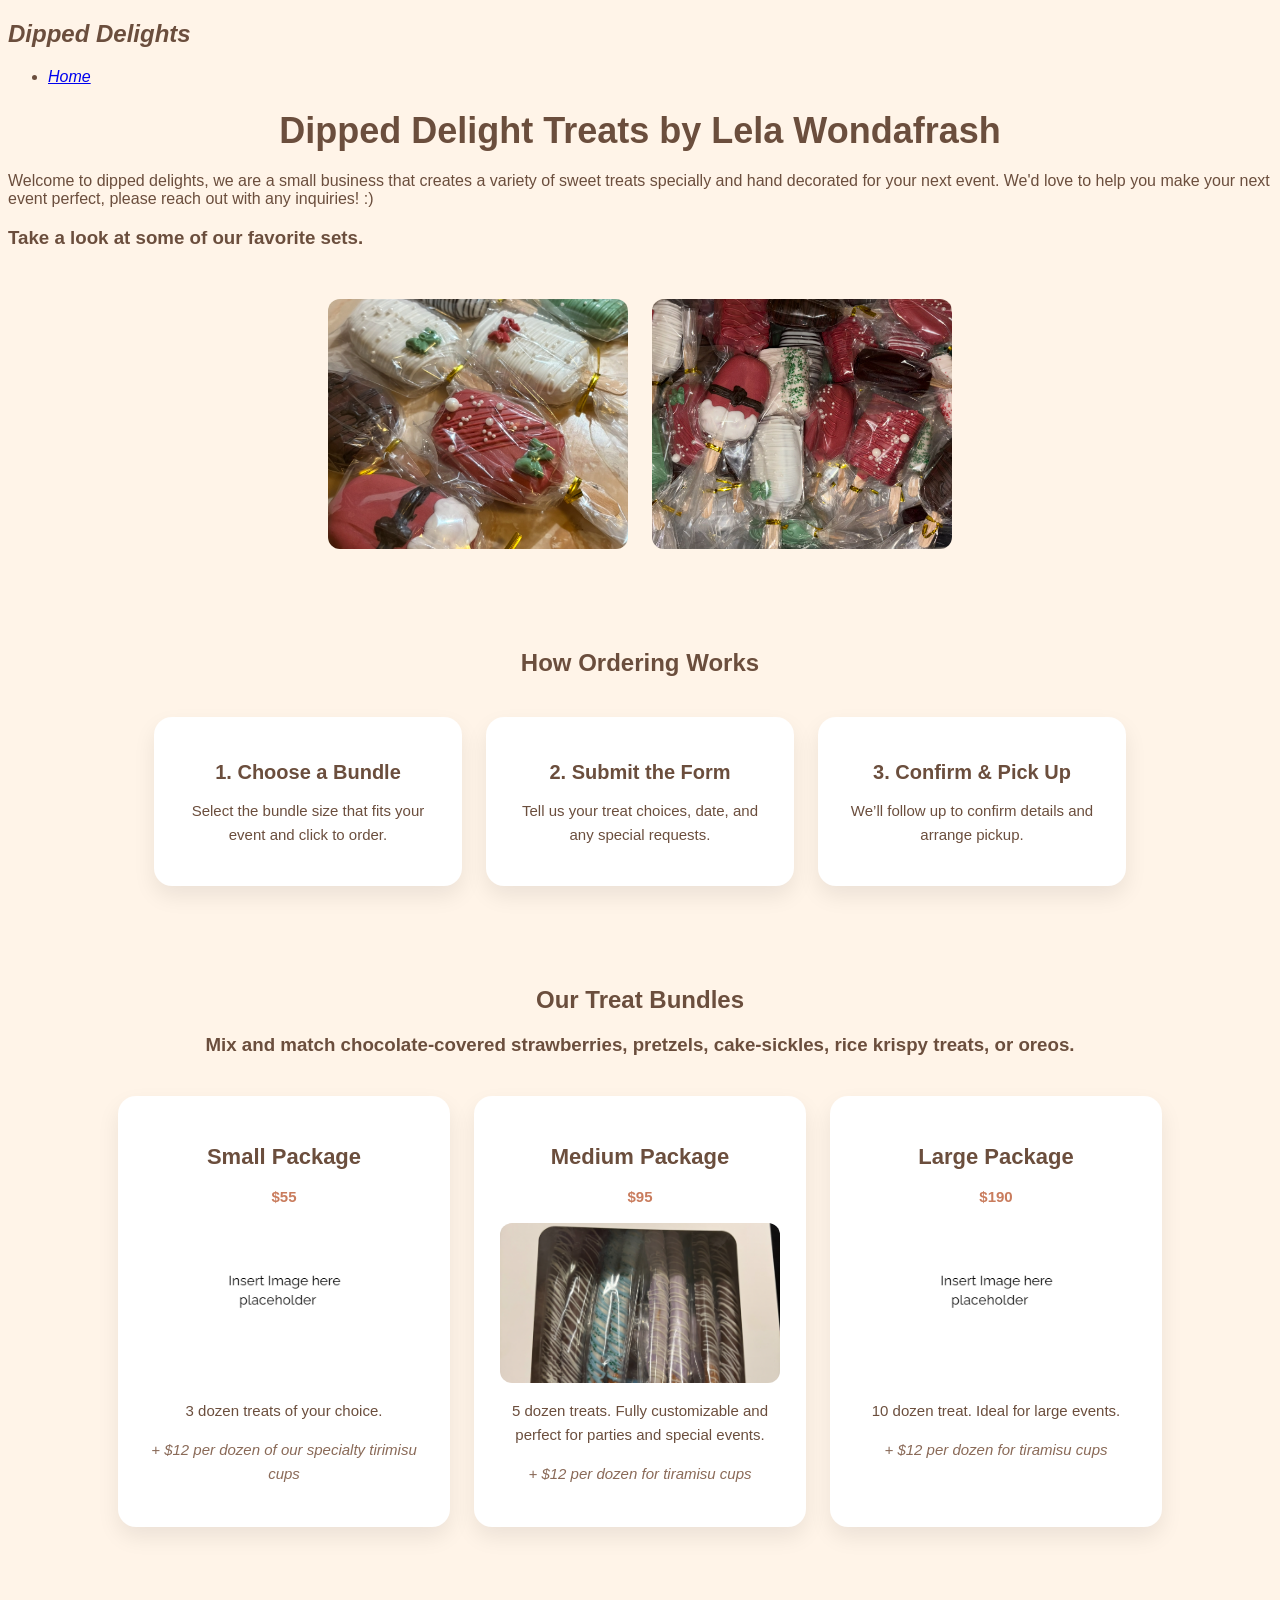
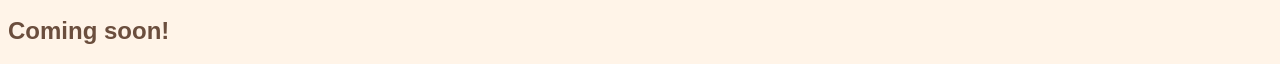
==== index.html @ a929298c "Add files via upload" ====
<!DOCTYPE html>
<html lang = "en">
<head>
    <meta charset="UTF-8"> 
    <title>Home | Dipped Delights</title>
    <link rel="stylesheet" href="css/style_nuetral_about.css">
</head>

<body>  <!-- Header / Top section of the page -->
    <header>
        <address>
            <h2>Dipped Delights</h2>
                <!-- Navigation menu (list of links) -->
            <ul>
                <li><a href="index.html" target="_blank">Home</a></li>
                <!--
                <li><a href="about.html" target="_blank">About</a></li>
                <li><a href="contact.html" target="_blank">Contacts</a></li>
                -->
            </ul>
        </address>

    </header>
    <main>
        <h1>Dipped Delight Treats by Lela Wondafrash</h1>

        <p>Welcome to dipped delights, we are a small business that
            creates a variety of sweet treats specially and hand
            decorated for your next event. We'd love to help you make
            your next event perfect, please reach out with any inquiries! :)
        </p>

        <h3>Take a look at some of our favorite sets. </h3>

        <div class="photo-row">
            <div class="photo-frame">
                <img src="images/Side holiday set.PNG" <!--class="img-zoom-eighty"--> alt="Holiday cakesicle set"></div>

            <div class="photo-frame">
                <img src="images/holiday scattered.PNG" alt="Holiday cakesickle set">
            </div>
        </div>

        
        <section id="how-it-works">
            <h2>How Ordering Works</h2>

            <div class="steps-row">
                <div class="step-card">
                <h3>1. Choose a Bundle</h3>
                <p>Select the bundle size that fits your event and click to order.</p>
                </div>

                <div class="step-card">
                <h3>2. Submit the Form</h3>
                <p>Tell us your treat choices, date, and any special requests.</p>
                </div>

                <div class="step-card">
                <h3>3. Confirm & Pick Up</h3>
                <p>We’ll follow up to confirm details and arrange pickup.</p>
                </div>
            </div>
        </section>

     <!--   <section id="Place an order">
            <div>

            </div>


                REDO THIS PART ... FROM ABOVE, WORD IT DIFFERENTLY 


        </section>     --> 


        <section id="bundles">                              <!-- treat bundle cards-->
            <h2>Our Treat Bundles</h2>
            <h3>Mix and match chocolate-covered strawberries,
                        pretzels, cake-sickles, rice krispy treats, or oreos.</h3>
  
            <div class="bundle-row">  

                <a href="https://forms.gle/wYVBNMUNKczJJLXW8" target="blank" class="bundle-link" alt="small bundle link">                      <!-- small package-->
                    <div class="bundle-card">
                        <h3>Small Package</h3>
                        <p class="price">$55</p>
                        <img src="images/placeholder.png" alt="Small package">
                        <p>
                            3 dozen treats of your choice. 
                        </p>
                        <p class="add-on">
                            + $12 per dozen of our specialty tirimisu cups
                        </p>
                    </div>
                </a>

                <a href="https://forms.gle/r8F3CfYCstPV95K56" target="blank" class="bundle-link" alt="medium bundle link">
                    <div class="bundle-card">                     <!-- medium package-->
                        <h3>Medium Package</h3>
                        <p class="price">$95</p>
                        <img src="images/set 1.PNG" alt="Medium package">
                        <p>
                            5 dozen treats. Fully customizable and perfect for parties
                            and special events.
                        </p>
                        <p class="add-on">+ $12 per dozen for tiramisu cups</p>
                    </div>
                </a>

                <a href="https://forms.gle/8Y8UUitWN42sWSRS6" target="_blank" class="bundle-link" alt="Large bundle link">
                    <div class="bundle-card">                 <!-- large package-->
                        <h3>Large Package</h3>
                        <p class="price">$190</p>
                        <img src="images/placeholder.png" alt="Medium package">
                        <p>
                            10 dozen treat. Ideal for large events.
                        </p>
                        <p class="add-on">+ $12 per dozen for tiramisu cups</p>
                    </div>
                </a>
            </div>
        </section>

        <section id="Coming_soon">
            <div>
                <h2>Coming soon!</h2>
            </div>


        </section>


    </main>

</body>
</html>
---- css/style_nuetral_about.css ----
body {
  background-color: #FFF4E8;
  font-family: 'Poppins', sans-serif;
  color: #6B4E3D;
}

h1 {
    font-size: 36px;
    margin-bottom: 20px; /* adds space below heading */
    text-align: center;
}

img{
  max-width: 300%;
  height: auto;
  display : block;
  translate: px;

}

/*.img-zoom-eighty{
  transform: scale(0.8);
}
*/
.photo-row {
  display: flex;
  justify-content: center;
  gap: 24px;
  margin: 50px 0;
  position: relative;
}

.photo-frame {
  width: 300px;
  height: 250px;
  overflow: hidden;        /* hides overflow */
  border-radius: 12px;     /* optional aesthetic */
}

.photo-frame img {
  width: 100%;
  height: 100%;
  object-fit: cover;
  object-position: 35% 35%
}

/* Bundle Cards*/

#bundles {
  text-align: center;
  margin: 90px 0;
}

.bundle-row {
  display: flex;
  justify-content: center;
  gap: 24px;
  flex-wrap: wrap;
  margin-top: 40px;
}

.bundle-card {
  background-color: #ffffff;
  width: 280px;
  padding: 26px;
  border-radius: 18px;
  box-shadow: 0 10px 22px rgba(0,0,0,0.08);
  transition: transform 0.2s ease, box-shadow 0.2s ease;
}

.bundle-card:hover {
  transform: translateY(-6px);
  box-shadow: 0 18px 32px rgba(0,0,0,0.12);
}

.bundle-card h3 {
  font-size: 22px;
  margin-bottom: 6px;
}

.price {
  font-size: 26px;
  font-weight: 700;
  color: #C97C5D;
  margin-bottom: 14px;
}

.bundle-card p {
  font-size: 15px;
  line-height: 1.6;
}

.add-on {
  margin-top: 12px;
  font-size: 14px;
  font-style: italic;
  color: #8a6a58;
}

.bundle-card img {
  width: 100%;
  height:160px;
  object-fit: cover;
  border-radius: 12px; 
  margin-bottom: 16px;

}

.bundle-link {
  text-decoration: none;
  color: inherit;
  display: flex;          
  justify-content: center;
  flex: 0 1 auto;         
  cursor: pointer;
}

#how-it-works {
  text-align: center;
  margin: 100px 0;
}

.steps-row {
  display: flex;
  justify-content: center;
  gap: 24px;
  flex-wrap: wrap;
  margin-top: 40px;
}

.step-card {
  background-color: #ffffff;
  width: 260px;
  padding: 24px;
  border-radius: 18px;
  box-shadow: 0 10px 22px rgba(0,0,0,0.08);
}

.step-card h3 {
  font-size: 20px;
  margin-bottom: 10px;
}

.step-card p {
  font-size: 15px;
  line-height: 1.6;
}
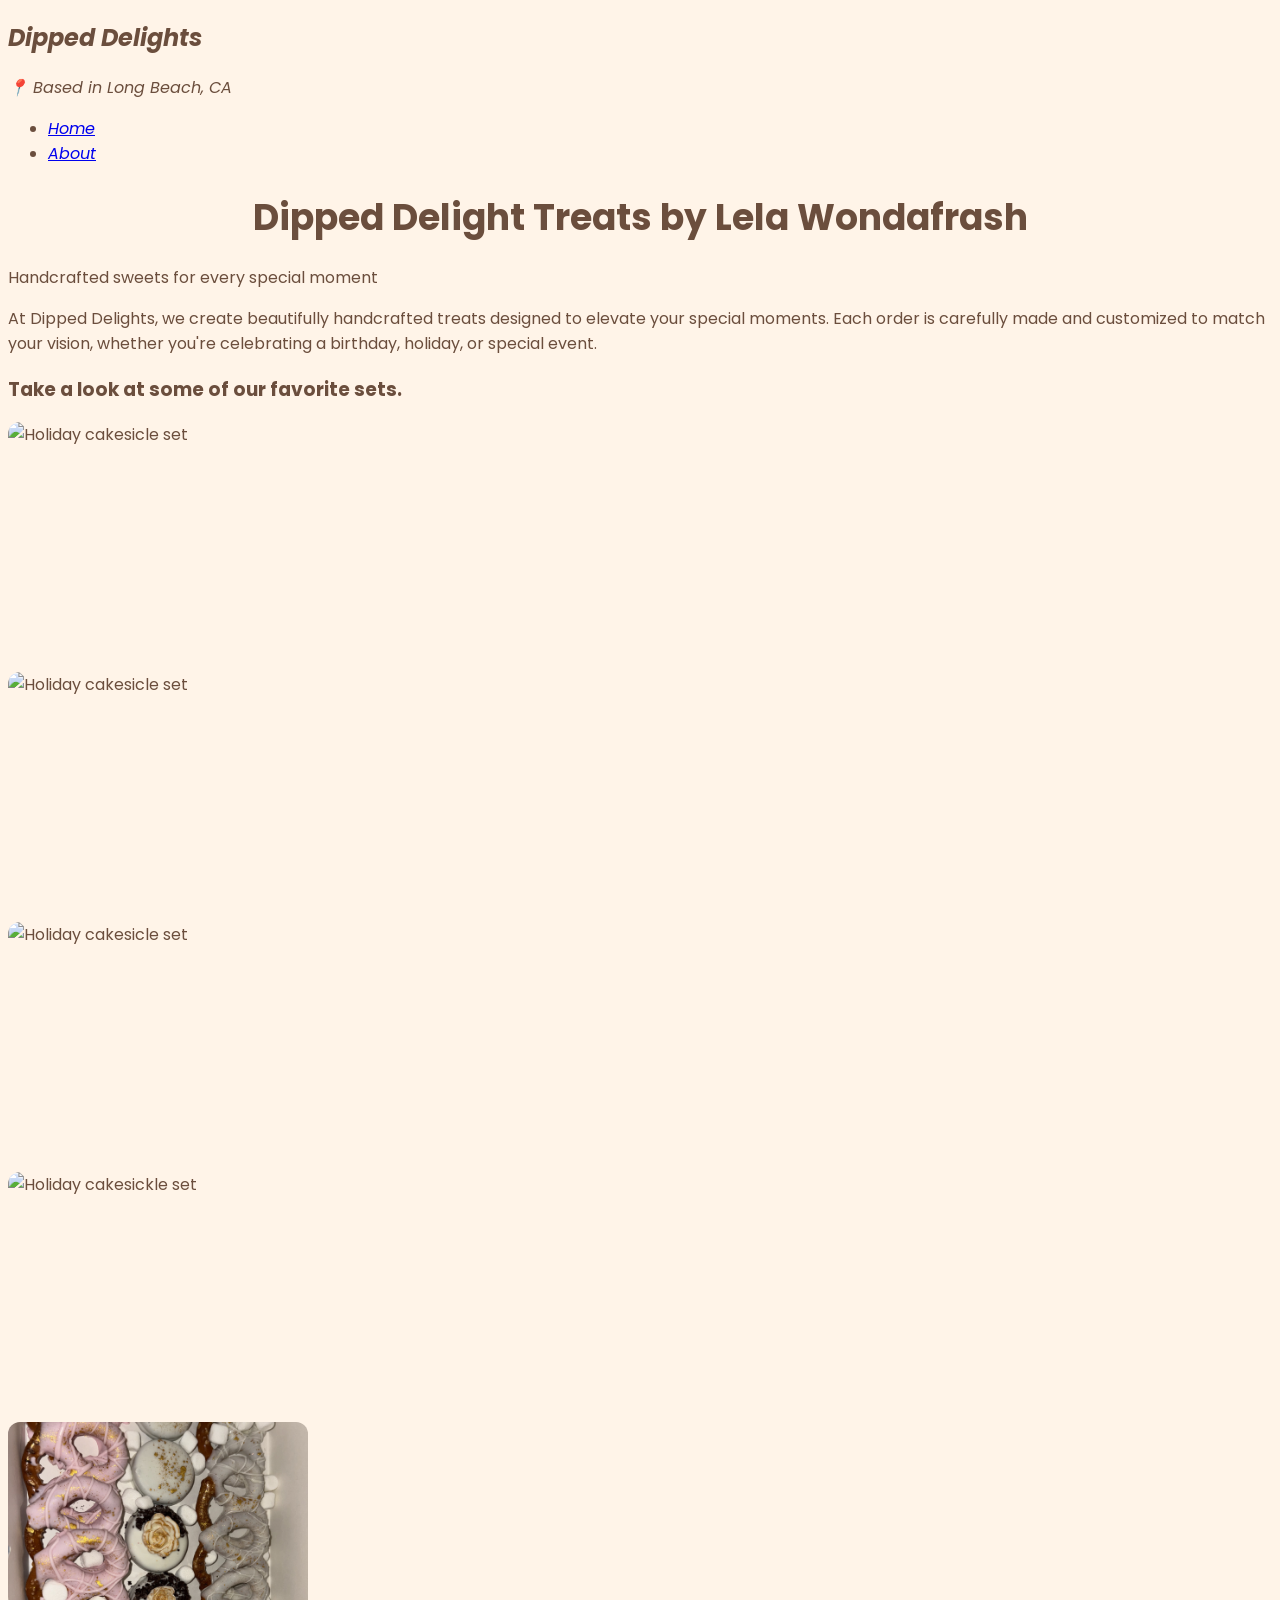
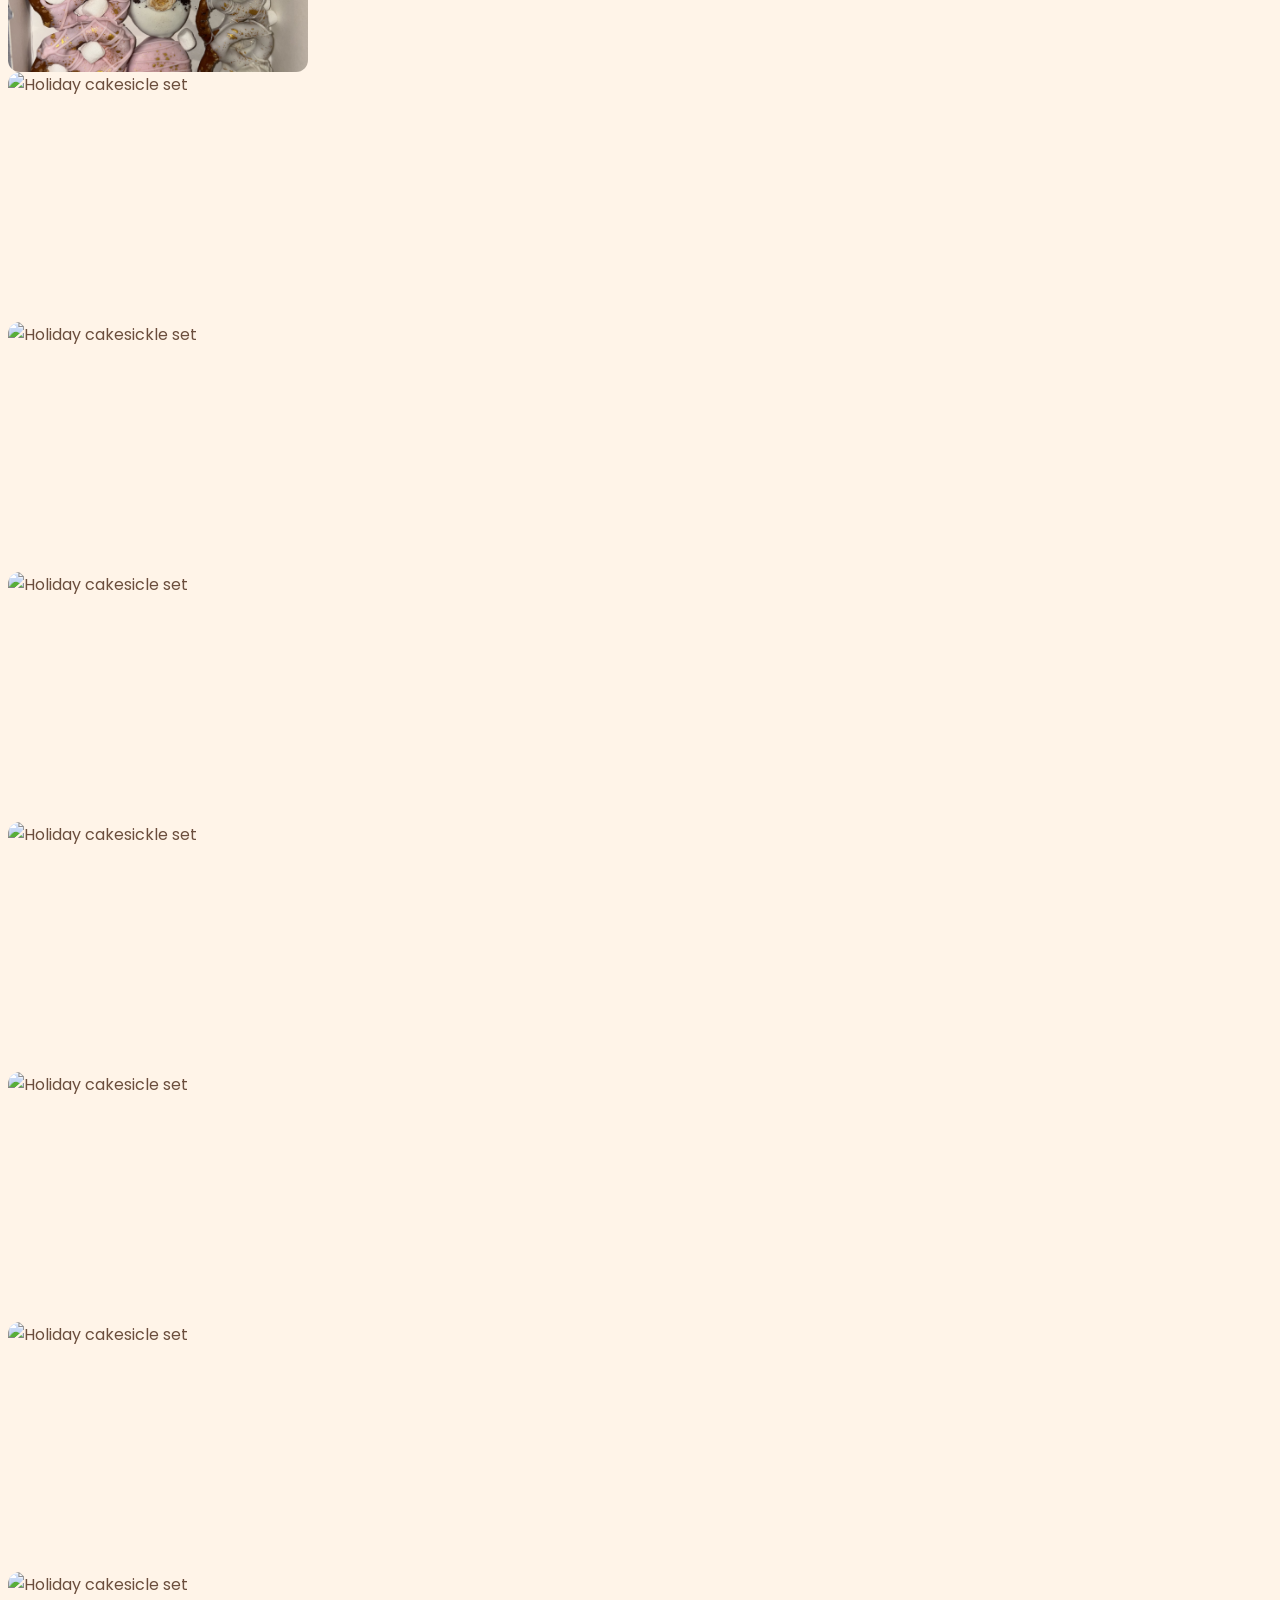
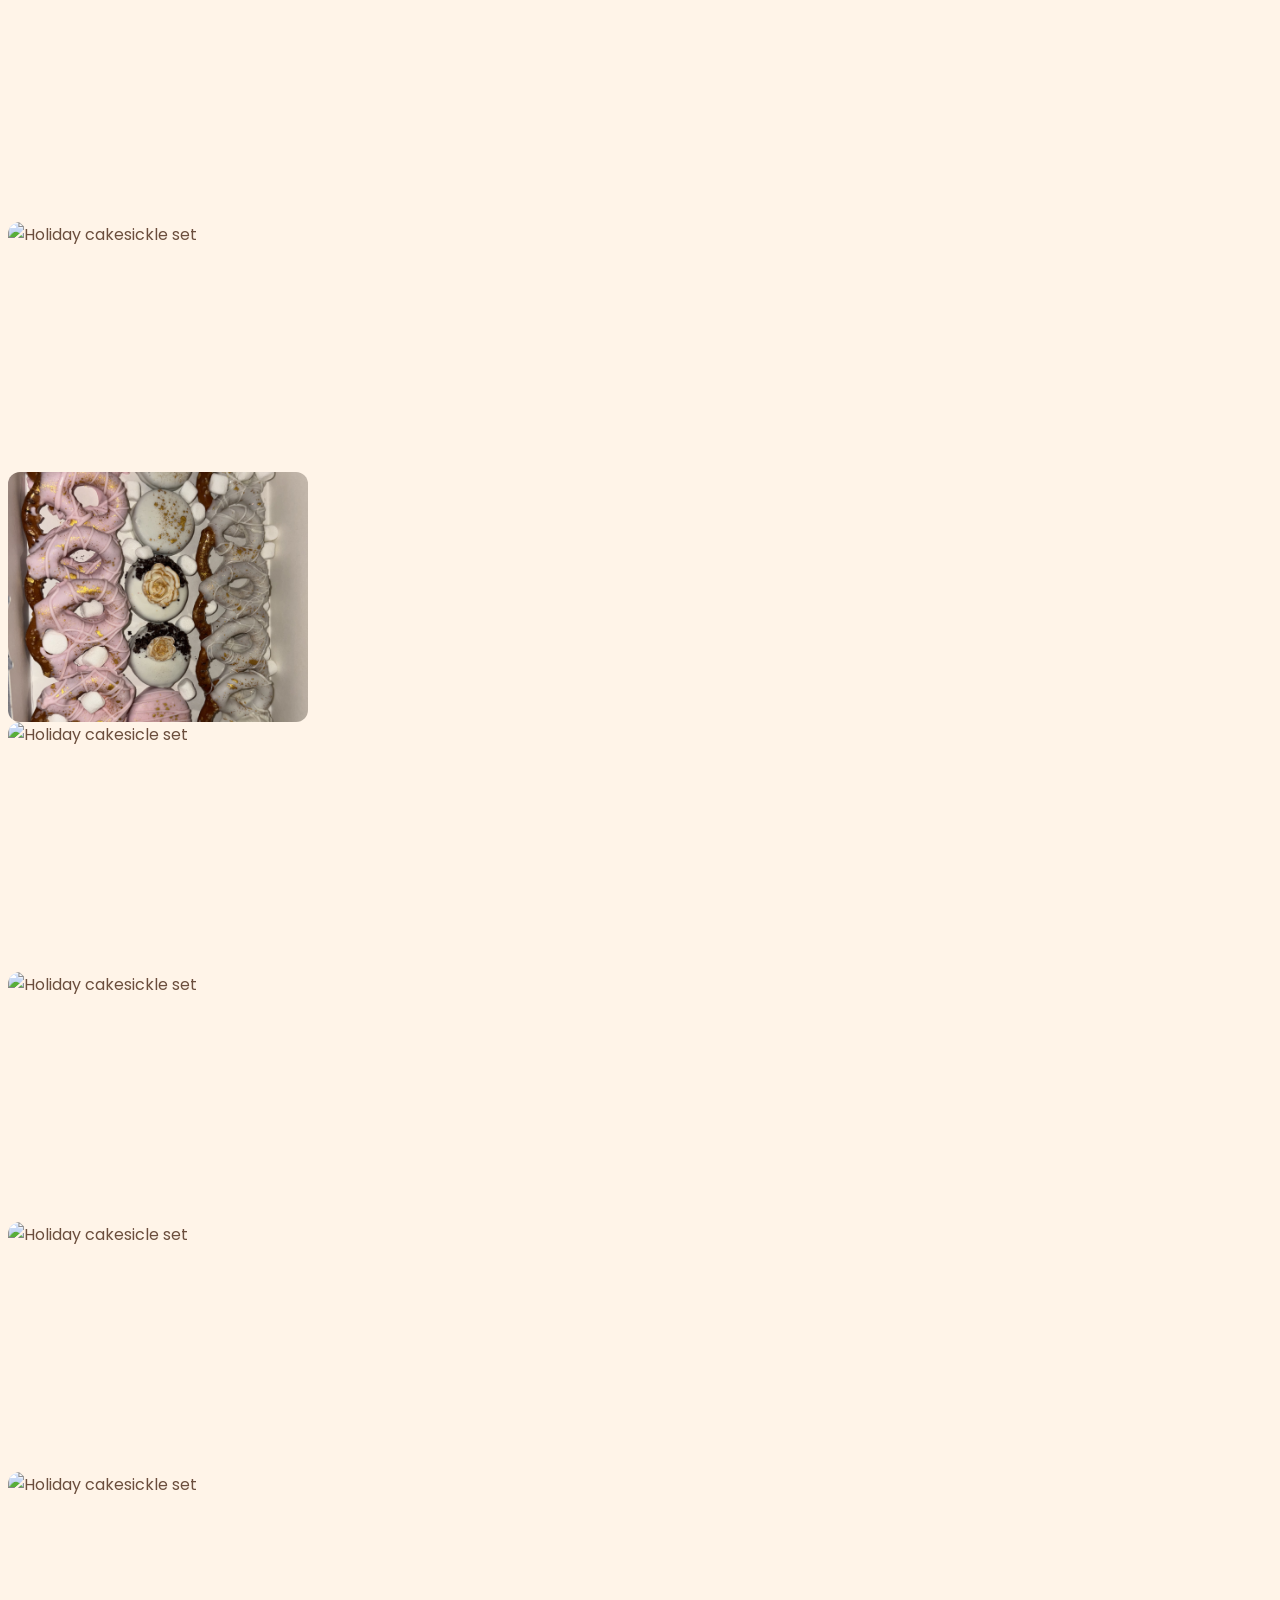
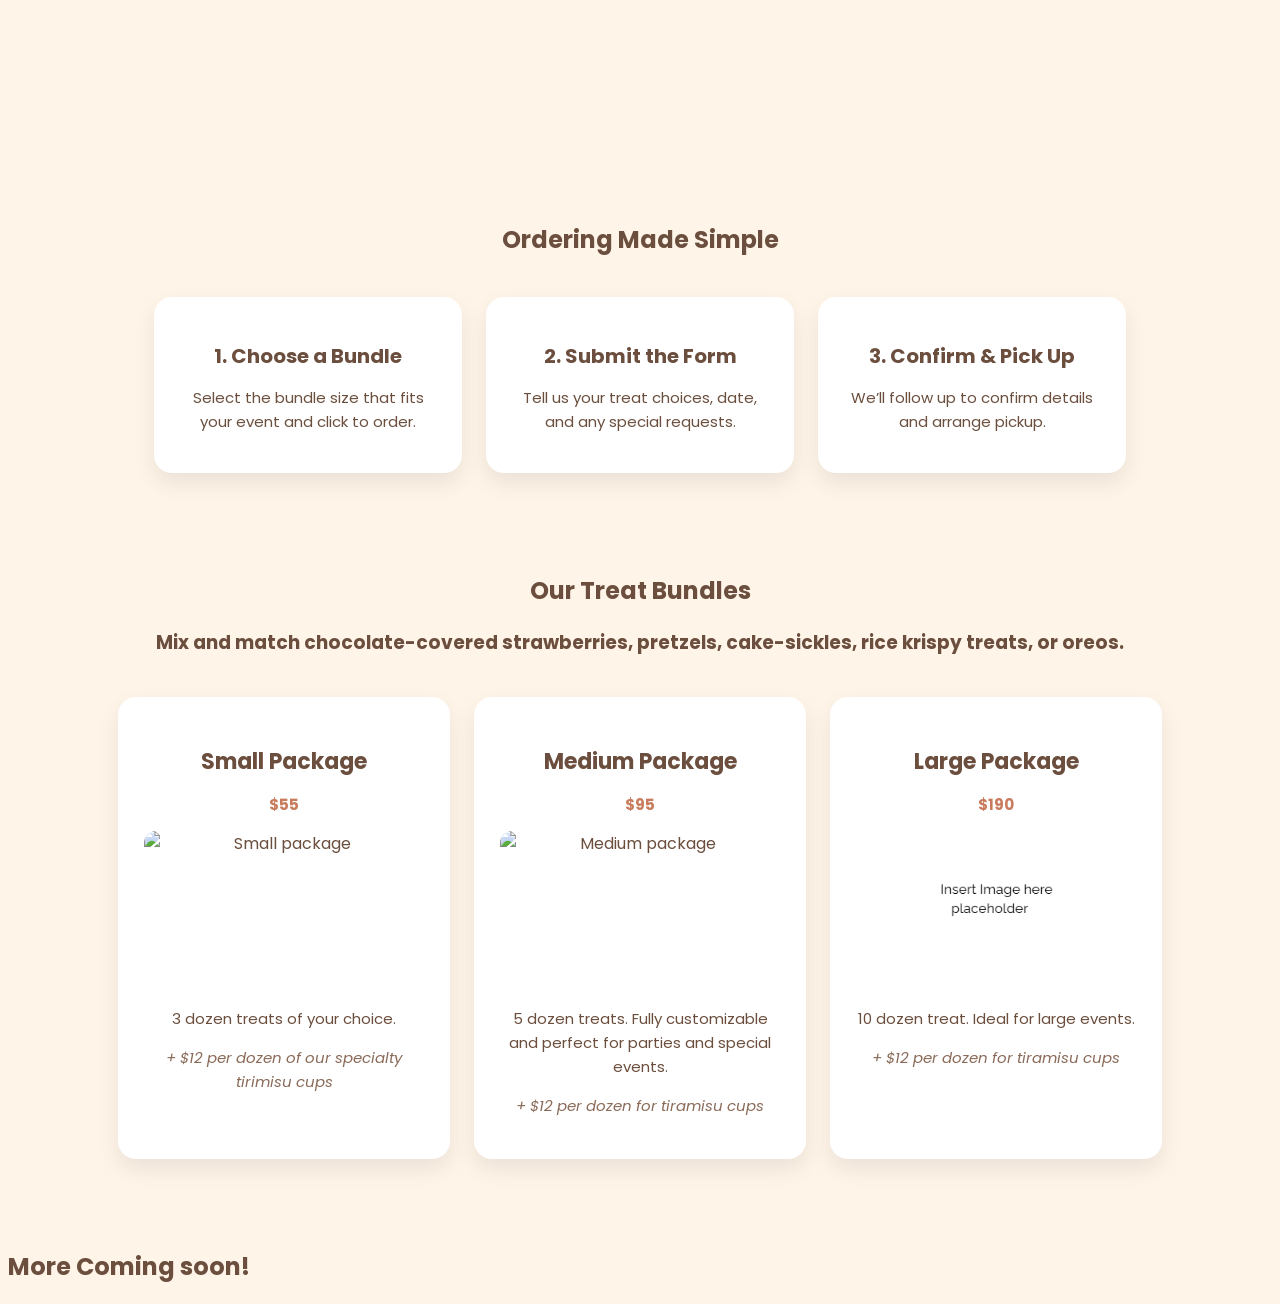
==== commit 3b3bd143: "updated everything Changed css color and fonts, added more details on about page, fixed the scroll m" ====
--- a/index.html
+++ b/index.html
@@ -4,17 +4,19 @@
     <meta charset="UTF-8"> 
     <title>Home | Dipped Delights</title>
     <link rel="stylesheet" href="css/style_nuetral_about.css">
+    <link href="https://fonts.googleapis.com/css2?family=Playfair+Display:wght@500;700&family=Poppins:wght@300;400;500&display=swap" rel="stylesheet">
 </head>
 
 <body>  <!-- Header / Top section of the page -->
     <header>
         <address>
             <h2>Dipped Delights</h2>
+            <p class="location">📍 Based in Long Beach, CA</p>
                 <!-- Navigation menu (list of links) -->
             <ul>
                 <li><a href="index.html" target="_blank">Home</a></li>
+                <li><a href="about.html" target="_blank">About</a></li>
                 <!--
-                <li><a href="about.html" target="_blank">About</a></li>
                 <li><a href="contact.html" target="_blank">Contacts</a></li>
                 -->
             </ul>
@@ -23,27 +25,91 @@
     </header>
     <main>
         <h1>Dipped Delight Treats by Lela Wondafrash</h1>
-
-        <p>Welcome to dipped delights, we are a small business that
-            creates a variety of sweet treats specially and hand
-            decorated for your next event. We'd love to help you make
-            your next event perfect, please reach out with any inquiries! :)
+        <p class="tagline">Handcrafted sweets for every special moment</p>
+
+        <p>At Dipped Delights, we create beautifully handcrafted treats designed to elevate your special moments. Each order is carefully made and customized to match your vision, whether you're celebrating a birthday, holiday, or special event.
         </p>
 
         <h3>Take a look at some of our favorite sets. </h3>
 
-        <div class="photo-row">
-            <div class="photo-frame">
-                <img src="images/Side holiday set.PNG" <!--class="img-zoom-eighty"--> alt="Holiday cakesicle set"></div>
-
-            <div class="photo-frame">
-                <img src="images/holiday scattered.PNG" alt="Holiday cakesickle set">
-            </div>
+        <div class="carousel-container">
+            <div class="carousel-track">
+
+                <div class="photo-frame">
+                    <img src="images/Valentine_closed.JPG" alt="Holiday cakesicle set">
+                </div>
+                    <div class="photo-frame">
+                    <img src="images/Side_holiday_set.PNG" alt="Holiday cakesicle set">
+                </div>
+
+                <div class="photo-frame">
+                    <img src="images/Valentine_delivery.JPG" alt="Holiday cakesicle set">
+                </div>
+
+                <div class="photo-frame">
+                    <img src="images/Valentine_ily_bow.JPG" alt="Holiday cakesickle set">
+                </div>
+
+                <div class="photo-frame">
+                    <img src="images/pink_white_gold_open_box_verticle.jpeg" alt="Holiday cakesickle set">
+                </div>
+
+                <div class="photo-frame">
+                    <img src="images/Valentine_w_splatter.JPG" alt="Holiday cakesicle set">
+                </div>
+
+                <div class="photo-frame">
+                    <img src="images/holiday_scattered.PNG" alt="Holiday cakesickle set">
+                </div>
+
+                <div class="photo-frame">
+                    <img src="images/Valentine_open_bow.JPG" alt="Holiday cakesicle set">
+                </div>
+
+                <div class="photo-frame">
+                    <img src="images/white_drizzle_green_bow.PNG" alt="Holiday cakesickle set">
+                </div>
+
+                <div class="photo-frame">
+                    <img src="images/Valentine_closed.JPG" alt="Holiday cakesicle set">
+                </div>
+                    <div class="photo-frame">
+                    <img src="images/Side_holiday_set.PNG" alt="Holiday cakesicle set">
+                </div>
+
+                <div class="photo-frame">
+                    <img src="images/Valentine_delivery.JPG" alt="Holiday cakesicle set">
+                </div>
+
+                <div class="photo-frame">
+                    <img src="images/Valentine_ily_bow.JPG" alt="Holiday cakesickle set">
+                </div>
+
+                <div class="photo-frame">
+                    <img src="images/pink_white_gold_open_box_verticle.jpeg" alt="Holiday cakesickle set">
+                </div>
+
+                <div class="photo-frame">
+                    <img src="images/Valentine_w_splatter.JPG" alt="Holiday cakesicle set">
+                </div>
+
+                <div class="photo-frame">
+                    <img src="images/holiday_scattered.PNG" alt="Holiday cakesickle set">
+                </div>
+
+                <div class="photo-frame">
+                    <img src="images/Valentine_open_bow.JPG" alt="Holiday cakesicle set">
+                </div>
+
+                <div class="photo-frame">
+                    <img src="images/white_drizzle_green_bow.PNG" alt="Holiday cakesickle set">
+                </div>
+            </div>          
         </div>
 
         
         <section id="how-it-works">
-            <h2>How Ordering Works</h2>
+            <h2>Ordering Made Simple</h2>
 
             <div class="steps-row">
                 <div class="step-card">
@@ -86,7 +152,7 @@
                     <div class="bundle-card">
                         <h3>Small Package</h3>
                         <p class="price">$55</p>
-                        <img src="images/placeholder.png" alt="Small package">
+                        <img src="images/pink_white_gold_closed_box_verticle.JPG" alt="Small package">
                         <p>
                             3 dozen treats of your choice. 
                         </p>
@@ -100,7 +166,7 @@
                     <div class="bundle-card">                     <!-- medium package-->
                         <h3>Medium Package</h3>
                         <p class="price">$95</p>
-                        <img src="images/set 1.PNG" alt="Medium package">
+                        <img src="images/set_1.PNG" alt="Medium package">
                         <p>
                             5 dozen treats. Fully customizable and perfect for parties
                             and special events.
@@ -125,7 +191,7 @@
 
         <section id="Coming_soon">
             <div>
-                <h2>Coming soon!</h2>
+                <h2>More Coming soon!</h2>
             </div>
 
 
@@ -134,6 +200,27 @@
 
     </main>
 
+    <script>
+    document.addEventListener("DOMContentLoaded", () => {
+        const container = document.querySelector(".carousel-container");
+
+        console.log(container); // 👈 check if this logs something
+
+        let speed = 0.5;
+
+        function infiniteScroll() {
+            container.scrollLeft += speed;
+
+            if (container.scrollLeft >= container.scrollWidth / 2) {
+                container.scrollLeft = 0;
+        }
+
+            requestAnimationFrame(infiniteScroll);
+    }
+
+        infiniteScroll();
+});
+    </script>
 </body>
 </html>
 
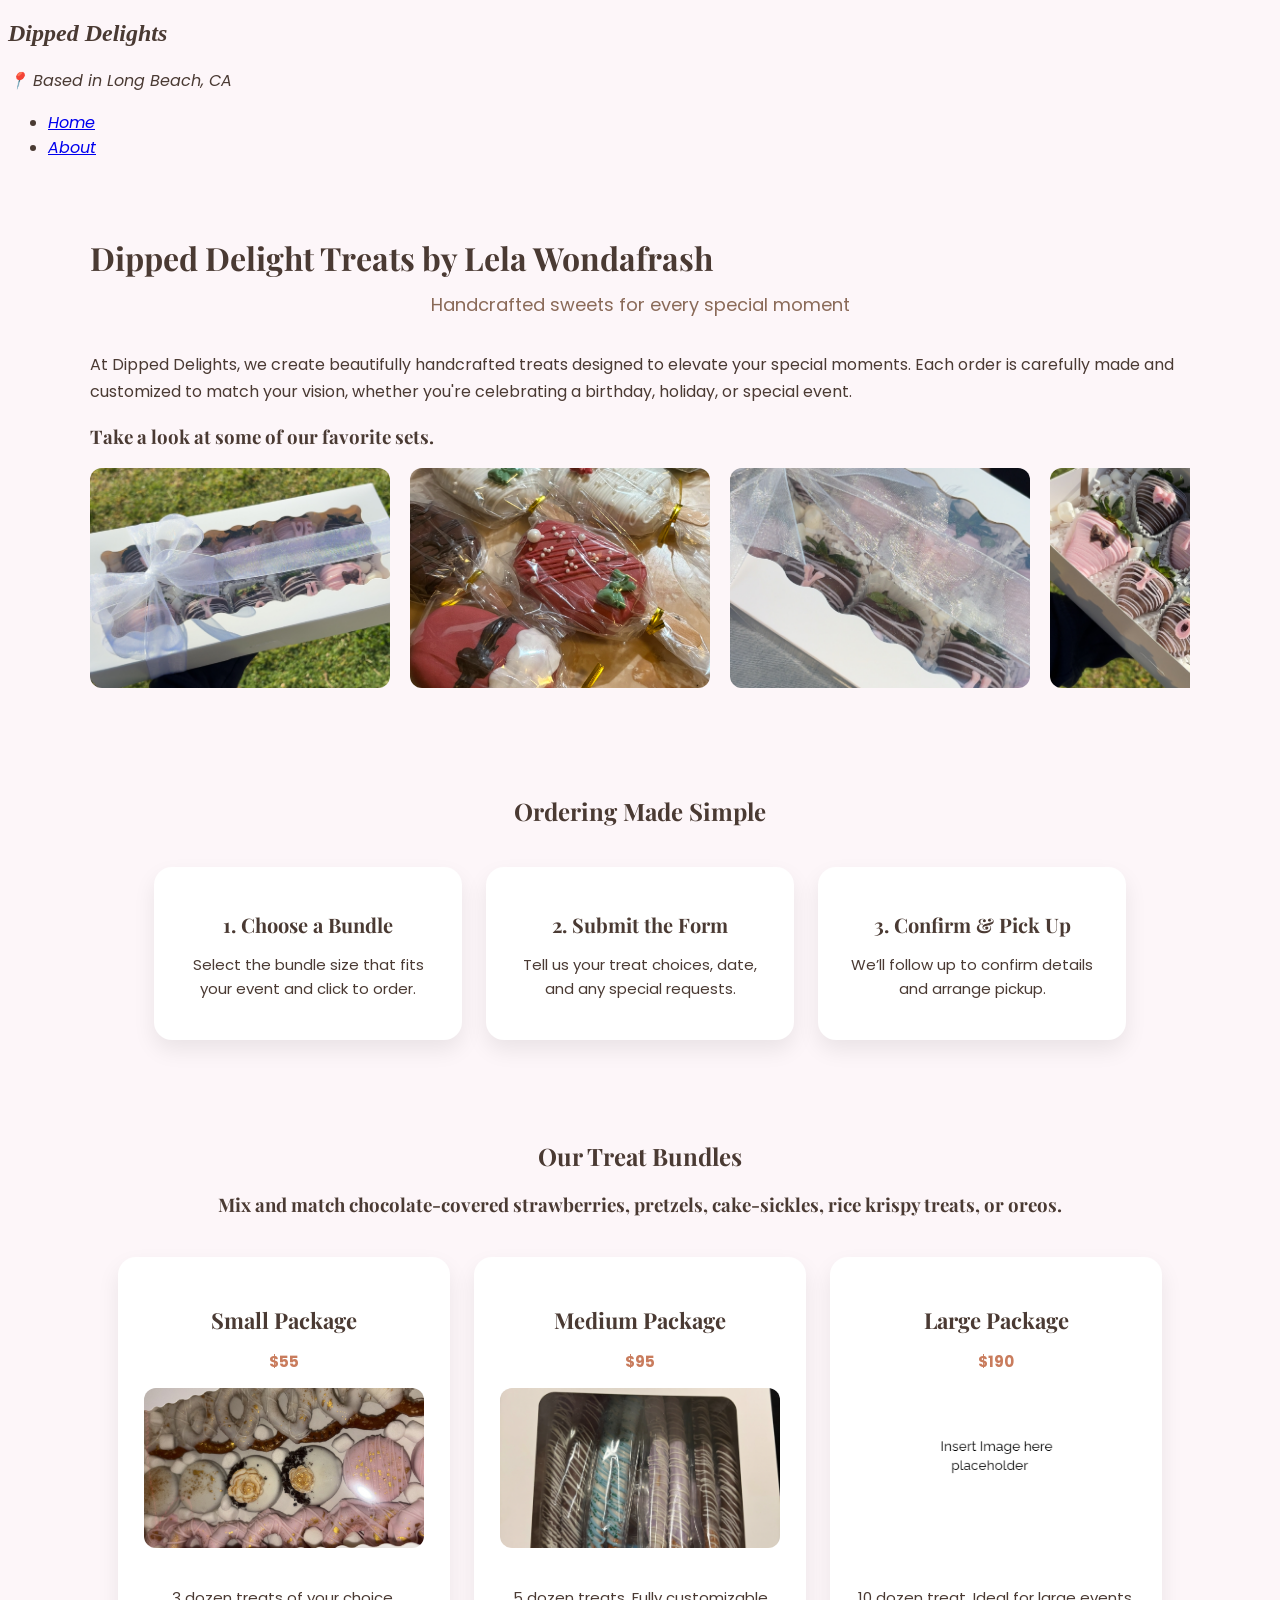
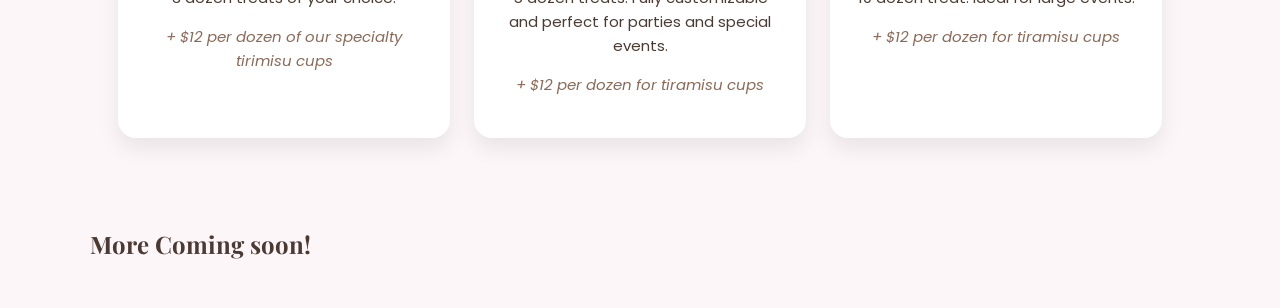
==== commit 5add5e49: "resyncing files" ====
--- a/index.html
+++ b/index.html
@@ -1,227 +1,227 @@
-<!DOCTYPE html>
-<html lang = "en">
-<head>
-    <meta charset="UTF-8"> 
-    <title>Home | Dipped Delights</title>
-    <link rel="stylesheet" href="css/style_nuetral_about.css">
-    <link href="https://fonts.googleapis.com/css2?family=Playfair+Display:wght@500;700&family=Poppins:wght@300;400;500&display=swap" rel="stylesheet">
-</head>
-
-<body>  <!-- Header / Top section of the page -->
-    <header>
-        <address>
-            <h2>Dipped Delights</h2>
-            <p class="location">📍 Based in Long Beach, CA</p>
-                <!-- Navigation menu (list of links) -->
-            <ul>
-                <li><a href="index.html" target="_blank">Home</a></li>
-                <li><a href="about.html" target="_blank">About</a></li>
-                <!--
-                <li><a href="contact.html" target="_blank">Contacts</a></li>
-                -->
-            </ul>
-        </address>
-
-    </header>
-    <main>
-        <h1>Dipped Delight Treats by Lela Wondafrash</h1>
-        <p class="tagline">Handcrafted sweets for every special moment</p>
-
-        <p>At Dipped Delights, we create beautifully handcrafted treats designed to elevate your special moments. Each order is carefully made and customized to match your vision, whether you're celebrating a birthday, holiday, or special event.
-        </p>
-
-        <h3>Take a look at some of our favorite sets. </h3>
-
-        <div class="carousel-container">
-            <div class="carousel-track">
-
-                <div class="photo-frame">
-                    <img src="images/Valentine_closed.JPG" alt="Holiday cakesicle set">
-                </div>
-                    <div class="photo-frame">
-                    <img src="images/Side_holiday_set.PNG" alt="Holiday cakesicle set">
-                </div>
-
-                <div class="photo-frame">
-                    <img src="images/Valentine_delivery.JPG" alt="Holiday cakesicle set">
-                </div>
-
-                <div class="photo-frame">
-                    <img src="images/Valentine_ily_bow.JPG" alt="Holiday cakesickle set">
-                </div>
-
-                <div class="photo-frame">
-                    <img src="images/pink_white_gold_open_box_verticle.jpeg" alt="Holiday cakesickle set">
-                </div>
-
-                <div class="photo-frame">
-                    <img src="images/Valentine_w_splatter.JPG" alt="Holiday cakesicle set">
-                </div>
-
-                <div class="photo-frame">
-                    <img src="images/holiday_scattered.PNG" alt="Holiday cakesickle set">
-                </div>
-
-                <div class="photo-frame">
-                    <img src="images/Valentine_open_bow.JPG" alt="Holiday cakesicle set">
-                </div>
-
-                <div class="photo-frame">
-                    <img src="images/white_drizzle_green_bow.PNG" alt="Holiday cakesickle set">
-                </div>
-
-                <div class="photo-frame">
-                    <img src="images/Valentine_closed.JPG" alt="Holiday cakesicle set">
-                </div>
-                    <div class="photo-frame">
-                    <img src="images/Side_holiday_set.PNG" alt="Holiday cakesicle set">
-                </div>
-
-                <div class="photo-frame">
-                    <img src="images/Valentine_delivery.JPG" alt="Holiday cakesicle set">
-                </div>
-
-                <div class="photo-frame">
-                    <img src="images/Valentine_ily_bow.JPG" alt="Holiday cakesickle set">
-                </div>
-
-                <div class="photo-frame">
-                    <img src="images/pink_white_gold_open_box_verticle.jpeg" alt="Holiday cakesickle set">
-                </div>
-
-                <div class="photo-frame">
-                    <img src="images/Valentine_w_splatter.JPG" alt="Holiday cakesicle set">
-                </div>
-
-                <div class="photo-frame">
-                    <img src="images/holiday_scattered.PNG" alt="Holiday cakesickle set">
-                </div>
-
-                <div class="photo-frame">
-                    <img src="images/Valentine_open_bow.JPG" alt="Holiday cakesicle set">
-                </div>
-
-                <div class="photo-frame">
-                    <img src="images/white_drizzle_green_bow.PNG" alt="Holiday cakesickle set">
-                </div>
-            </div>          
-        </div>
-
-        
-        <section id="how-it-works">
-            <h2>Ordering Made Simple</h2>
-
-            <div class="steps-row">
-                <div class="step-card">
-                <h3>1. Choose a Bundle</h3>
-                <p>Select the bundle size that fits your event and click to order.</p>
-                </div>
-
-                <div class="step-card">
-                <h3>2. Submit the Form</h3>
-                <p>Tell us your treat choices, date, and any special requests.</p>
-                </div>
-
-                <div class="step-card">
-                <h3>3. Confirm & Pick Up</h3>
-                <p>We’ll follow up to confirm details and arrange pickup.</p>
-                </div>
-            </div>
-        </section>
-
-     <!--   <section id="Place an order">
-            <div>
-
-            </div>
-
-
-                REDO THIS PART ... FROM ABOVE, WORD IT DIFFERENTLY 
-
-
-        </section>     --> 
-
-
-        <section id="bundles">                              <!-- treat bundle cards-->
-            <h2>Our Treat Bundles</h2>
-            <h3>Mix and match chocolate-covered strawberries,
-                        pretzels, cake-sickles, rice krispy treats, or oreos.</h3>
-  
-            <div class="bundle-row">  
-
-                <a href="https://forms.gle/wYVBNMUNKczJJLXW8" target="blank" class="bundle-link" alt="small bundle link">                      <!-- small package-->
-                    <div class="bundle-card">
-                        <h3>Small Package</h3>
-                        <p class="price">$55</p>
-                        <img src="images/pink_white_gold_closed_box_verticle.JPG" alt="Small package">
-                        <p>
-                            3 dozen treats of your choice. 
-                        </p>
-                        <p class="add-on">
-                            + $12 per dozen of our specialty tirimisu cups
-                        </p>
-                    </div>
-                </a>
-
-                <a href="https://forms.gle/r8F3CfYCstPV95K56" target="blank" class="bundle-link" alt="medium bundle link">
-                    <div class="bundle-card">                     <!-- medium package-->
-                        <h3>Medium Package</h3>
-                        <p class="price">$95</p>
-                        <img src="images/set_1.PNG" alt="Medium package">
-                        <p>
-                            5 dozen treats. Fully customizable and perfect for parties
-                            and special events.
-                        </p>
-                        <p class="add-on">+ $12 per dozen for tiramisu cups</p>
-                    </div>
-                </a>
-
-                <a href="https://forms.gle/8Y8UUitWN42sWSRS6" target="_blank" class="bundle-link" alt="Large bundle link">
-                    <div class="bundle-card">                 <!-- large package-->
-                        <h3>Large Package</h3>
-                        <p class="price">$190</p>
-                        <img src="images/placeholder.png" alt="Medium package">
-                        <p>
-                            10 dozen treat. Ideal for large events.
-                        </p>
-                        <p class="add-on">+ $12 per dozen for tiramisu cups</p>
-                    </div>
-                </a>
-            </div>
-        </section>
-
-        <section id="Coming_soon">
-            <div>
-                <h2>More Coming soon!</h2>
-            </div>
-
-
-        </section>
-
-
-    </main>
-
-    <script>
-    document.addEventListener("DOMContentLoaded", () => {
-        const container = document.querySelector(".carousel-container");
-
-        console.log(container); // 👈 check if this logs something
-
-        let speed = 0.5;
-
-        function infiniteScroll() {
-            container.scrollLeft += speed;
-
-            if (container.scrollLeft >= container.scrollWidth / 2) {
-                container.scrollLeft = 0;
-        }
-
-            requestAnimationFrame(infiniteScroll);
-    }
-
-        infiniteScroll();
-});
-    </script>
-</body>
-</html>
-
+<!DOCTYPE html>
+<html lang = "en">
+<head>
+    <meta charset="UTF-8"> 
+    <title>Home | Dipped Delights</title>
+    <link rel="stylesheet" href="css/style_nuetral_about.css">
+    <link href="https://fonts.googleapis.com/css2?family=Playfair+Display:wght@500;700&family=Poppins:wght@300;400;500&display=swap" rel="stylesheet">
+</head>
+
+<body>  <!-- Header / Top section of the page -->
+    <header>
+        <address>
+            <h2>Dipped Delights</h2>
+            <p class="location">📍 Based in Long Beach, CA</p>
+                <!-- Navigation menu (list of links) -->
+            <ul>
+                <li><a href="index.html" target="_blank">Home</a></li>
+                <li><a href="about.html" target="_blank">About</a></li>
+                <!--
+                <li><a href="contact.html" target="_blank">Contacts</a></li>
+                -->
+            </ul>
+        </address>
+
+    </header>
+    <main>
+        <h1>Dipped Delight Treats by Lela Wondafrash</h1>
+        <p class="tagline">Handcrafted sweets for every special moment</p>
+
+        <p>At Dipped Delights, we create beautifully handcrafted treats designed to elevate your special moments. Each order is carefully made and customized to match your vision, whether you're celebrating a birthday, holiday, or special event.
+        </p>
+
+        <h3>Take a look at some of our favorite sets. </h3>
+
+        <div class="carousel-container">
+            <div class="carousel-track">
+
+                <div class="photo-frame">
+                    <img src="images/Valentine_closed.JPG" alt="Holiday cakesicle set">
+                </div>
+                    <div class="photo-frame">
+                    <img src="images/Side_holiday_set.PNG" alt="Holiday cakesicle set">
+                </div>
+
+                <div class="photo-frame">
+                    <img src="images/Valentine_delivery.JPG" alt="Holiday cakesicle set">
+                </div>
+
+                <div class="photo-frame">
+                    <img src="images/Valentine_ily_bow.JPG" alt="Holiday cakesickle set">
+                </div>
+
+                <div class="photo-frame">
+                    <img src="images/pink_white_gold_open_box_verticle.jpeg" alt="Holiday cakesickle set">
+                </div>
+
+                <div class="photo-frame">
+                    <img src="images/Valentine_w_splatter.JPG" alt="Holiday cakesicle set">
+                </div>
+
+                <div class="photo-frame">
+                    <img src="images/holiday_scattered.PNG" alt="Holiday cakesickle set">
+                </div>
+
+                <div class="photo-frame">
+                    <img src="images/Valentine_open_bow.JPG" alt="Holiday cakesicle set">
+                </div>
+
+                <div class="photo-frame">
+                    <img src="images/white_drizzle_green_bow.PNG" alt="Holiday cakesickle set">
+                </div>
+
+                <div class="photo-frame">
+                    <img src="images/Valentine_closed.JPG" alt="Holiday cakesicle set">
+                </div>
+                    <div class="photo-frame">
+                    <img src="images/Side_holiday_set.PNG" alt="Holiday cakesicle set">
+                </div>
+
+                <div class="photo-frame">
+                    <img src="images/Valentine_delivery.JPG" alt="Holiday cakesicle set">
+                </div>
+
+                <div class="photo-frame">
+                    <img src="images/Valentine_ily_bow.JPG" alt="Holiday cakesickle set">
+                </div>
+
+                <div class="photo-frame">
+                    <img src="images/pink_white_gold_open_box_verticle.jpeg" alt="Holiday cakesickle set">
+                </div>
+
+                <div class="photo-frame">
+                    <img src="images/Valentine_w_splatter.JPG" alt="Holiday cakesicle set">
+                </div>
+
+                <div class="photo-frame">
+                    <img src="images/holiday_scattered.PNG" alt="Holiday cakesickle set">
+                </div>
+
+                <div class="photo-frame">
+                    <img src="images/Valentine_open_bow.JPG" alt="Holiday cakesicle set">
+                </div>
+
+                <div class="photo-frame">
+                    <img src="images/white_drizzle_green_bow.PNG" alt="Holiday cakesickle set">
+                </div>
+            </div>          
+        </div>
+
+        
+        <section id="how-it-works">
+            <h2>Ordering Made Simple</h2>
+
+            <div class="steps-row">
+                <div class="step-card">
+                <h3>1. Choose a Bundle</h3>
+                <p>Select the bundle size that fits your event and click to order.</p>
+                </div>
+
+                <div class="step-card">
+                <h3>2. Submit the Form</h3>
+                <p>Tell us your treat choices, date, and any special requests.</p>
+                </div>
+
+                <div class="step-card">
+                <h3>3. Confirm & Pick Up</h3>
+                <p>We’ll follow up to confirm details and arrange pickup.</p>
+                </div>
+            </div>
+        </section>
+
+     <!--   <section id="Place an order">
+            <div>
+
+            </div>
+
+
+                REDO THIS PART ... FROM ABOVE, WORD IT DIFFERENTLY 
+
+
+        </section>     --> 
+
+
+        <section id="bundles">                              <!-- treat bundle cards-->
+            <h2>Our Treat Bundles</h2>
+            <h3>Mix and match chocolate-covered strawberries,
+                        pretzels, cake-sickles, rice krispy treats, or oreos.</h3>
+  
+            <div class="bundle-row">  
+
+                <a href="https://forms.gle/wYVBNMUNKczJJLXW8" target="blank" class="bundle-link" alt="small bundle link">                      <!-- small package-->
+                    <div class="bundle-card">
+                        <h3>Small Package</h3>
+                        <p class="price">$55</p>
+                        <img src="images/pink_white_gold_closed_box_verticle.JPG" alt="Small package">
+                        <p>
+                            3 dozen treats of your choice. 
+                        </p>
+                        <p class="add-on">
+                            + $12 per dozen of our specialty tirimisu cups
+                        </p>
+                    </div>
+                </a>
+
+                <a href="https://forms.gle/r8F3CfYCstPV95K56" target="blank" class="bundle-link" alt="medium bundle link">
+                    <div class="bundle-card">                     <!-- medium package-->
+                        <h3>Medium Package</h3>
+                        <p class="price">$95</p>
+                        <img src="images/set_1.PNG" alt="Medium package">
+                        <p>
+                            5 dozen treats. Fully customizable and perfect for parties
+                            and special events.
+                        </p>
+                        <p class="add-on">+ $12 per dozen for tiramisu cups</p>
+                    </div>
+                </a>
+
+                <a href="https://forms.gle/8Y8UUitWN42sWSRS6" target="_blank" class="bundle-link" alt="Large bundle link">
+                    <div class="bundle-card">                 <!-- large package-->
+                        <h3>Large Package</h3>
+                        <p class="price">$190</p>
+                        <img src="images/placeholder.png" alt="Medium package">
+                        <p>
+                            10 dozen treat. Ideal for large events.
+                        </p>
+                        <p class="add-on">+ $12 per dozen for tiramisu cups</p>
+                    </div>
+                </a>
+            </div>
+        </section>
+
+        <section id="Coming_soon">
+            <div>
+                <h2>More Coming soon!</h2>
+            </div>
+
+
+        </section>
+
+
+    </main>
+
+    <script>
+    document.addEventListener("DOMContentLoaded", () => {
+        const container = document.querySelector(".carousel-container");
+
+        console.log(container); // 👈 check if this logs something
+
+        let speed = 0.5;
+
+        function infiniteScroll() {
+            container.scrollLeft += speed;
+
+            if (container.scrollLeft >= container.scrollWidth / 2) {
+                container.scrollLeft = 0;
+        }
+
+            requestAnimationFrame(infiniteScroll);
+    }
+
+        infiniteScroll();
+});
+    </script>
+</body>
+</html>
+
     
--- a/css/style_nuetral_about.css
+++ b/css/style_nuetral_about.css
@@ -1,150 +1,189 @@
-
-body {
-  background-color: #FFF4E8;
-  font-family: 'Poppins', sans-serif;
-  color: #6B4E3D;
-}
-
-h1 {
-    font-size: 36px;
-    margin-bottom: 20px; /* adds space below heading */
-    text-align: center;
-}
-
-img{
-  max-width: 300%;
-  height: auto;
-  display : block;
-  translate: px;
-
-}
-
-/*.img-zoom-eighty{
-  transform: scale(0.8);
-}
-*/
-.photo-row {
-  display: flex;
-  justify-content: center;
-  gap: 24px;
-  margin: 50px 0;
-  position: relative;
-}
-
-.photo-frame {
-  width: 300px;
-  height: 250px;
-  overflow: hidden;        /* hides overflow */
-  border-radius: 12px;     /* optional aesthetic */
-}
-
-.photo-frame img {
-  width: 100%;
-  height: 100%;
-  object-fit: cover;
-  object-position: 35% 35%
-}
-
-/* Bundle Cards*/
-
-#bundles {
-  text-align: center;
-  margin: 90px 0;
-}
-
-.bundle-row {
-  display: flex;
-  justify-content: center;
-  gap: 24px;
-  flex-wrap: wrap;
-  margin-top: 40px;
-}
-
-.bundle-card {
-  background-color: #ffffff;
-  width: 280px;
-  padding: 26px;
-  border-radius: 18px;
-  box-shadow: 0 10px 22px rgba(0,0,0,0.08);
-  transition: transform 0.2s ease, box-shadow 0.2s ease;
-}
-
-.bundle-card:hover {
-  transform: translateY(-6px);
-  box-shadow: 0 18px 32px rgba(0,0,0,0.12);
-}
-
-.bundle-card h3 {
-  font-size: 22px;
-  margin-bottom: 6px;
-}
-
-.price {
-  font-size: 26px;
-  font-weight: 700;
-  color: #C97C5D;
-  margin-bottom: 14px;
-}
-
-.bundle-card p {
-  font-size: 15px;
-  line-height: 1.6;
-}
-
-.add-on {
-  margin-top: 12px;
-  font-size: 14px;
-  font-style: italic;
-  color: #8a6a58;
-}
-
-.bundle-card img {
-  width: 100%;
-  height:160px;
-  object-fit: cover;
-  border-radius: 12px; 
-  margin-bottom: 16px;
-
-}
-
-.bundle-link {
-  text-decoration: none;
-  color: inherit;
-  display: flex;          
-  justify-content: center;
-  flex: 0 1 auto;         
-  cursor: pointer;
-}
-
-#how-it-works {
-  text-align: center;
-  margin: 100px 0;
-}
-
-.steps-row {
-  display: flex;
-  justify-content: center;
-  gap: 24px;
-  flex-wrap: wrap;
-  margin-top: 40px;
-}
-
-.step-card {
-  background-color: #ffffff;
-  width: 260px;
-  padding: 24px;
-  border-radius: 18px;
-  box-shadow: 0 10px 22px rgba(0,0,0,0.08);
-}
-
-.step-card h3 {
-  font-size: 20px;
-  margin-bottom: 10px;
-}
-
-.step-card p {
-  font-size: 15px;
-  line-height: 1.6;
-}
-
-
+
+body {
+  background-color: #fdf6f9;  /*#FFF4E8*/
+  font-family: 'Poppins', sans-serif;
+  color: #4a3a33; /*#6B4E3D;*/
+}
+
+h1, h2, h3 {
+  font-family: 'Playfair Display', serif;
+}
+
+main {
+  max-width: 1100px;
+  margin: auto;
+  padding: 20px;
+}
+
+h1 {
+  margin-top: 40px;
+}
+
+p {
+  line-height: 1.7;
+  font-size: 16px;
+}
+
+.tagline {
+  text-align: center;
+  font-size: 18px;
+  margin-top: -10px;
+  margin-bottom: 30px;
+  color: #8a6a58;
+}
+
+.about-img {
+  width: 300px;
+  border-radius: 400%;
+  display: block;
+  margin: 20px auto;
+}
+
+/*.img-zoom-eighty{
+  transform: scale(0.8);
+}
+*/
+
+.carousel-container {
+    overflow: hidden;     
+    width: 100%;
+}
+
+.carousel-track {
+    display: flex;          
+    gap: 20px;             
+    flex-wrap: nowrap;     
+}
+
+.photo-frame img {
+    width: 300px;          
+    height: 220px;          
+    object-fit: cover;      
+    border-radius: 12px;
+}
+/*
+.carousel-container::before,
+.carousel-container::after {
+    content: "";
+    position: absolute;
+    top: 0;
+    width: 80px;
+    height: 100%;
+    z-index: 2;
+    pointer-events: none;
+}
+
+.carousel-container::before {
+    left: 0;
+    background: linear-gradient(to right, white, transparent);
+}
+
+.carousel-container::after {
+    right: 0;
+    background: linear-gradient(to left, white, transparent);
+}
+    */
+
+/* Bundle Cards*/
+
+#bundles {
+  text-align: center;
+  margin: 90px 0;
+}
+
+.bundle-row {
+  display: flex;
+  justify-content: center;
+  gap: 24px;
+  flex-wrap: wrap;
+  margin-top: 40px;
+}
+
+.bundle-card {
+  background-color: #ffffff;
+  width: 280px;
+  padding: 26px;
+  border-radius: 18px;
+  box-shadow: 0 10px 22px rgba(0,0,0,0.08);
+  transition: transform 0.2s ease, box-shadow 0.2s ease;
+}
+
+.bundle-card:hover {
+  transform: translateY(-6px);
+  box-shadow: 0 18px 32px rgba(0,0,0,0.12);
+}
+
+.bundle-card h3 {
+  font-size: 22px;
+  margin-bottom: 6px;
+}
+
+.price {
+  font-size: 26px;
+  font-weight: 700;
+  color: #C97C5D;
+  margin-bottom: 14px;
+}
+
+.bundle-card p {
+  font-size: 15px;
+  line-height: 1.6;
+}
+
+.add-on {
+  margin-top: 12px;
+  font-size: 14px;
+  font-style: italic;
+  color: #8a6a58;
+}
+
+.bundle-card img {
+  width: 100%;
+  height:160px;
+  object-fit: cover;
+  border-radius: 12px; 
+  margin-bottom: 16px;
+
+}
+
+.bundle-link {
+  text-decoration: none;
+  color: inherit;
+  display: flex;          
+  justify-content: center;
+  flex: 0 1 auto;         
+  cursor: pointer;
+}
+
+#how-it-works {
+  text-align: center;
+  margin: 100px 0;
+}
+
+.steps-row {
+  display: flex;
+  justify-content: center;
+  gap: 24px;
+  flex-wrap: wrap;
+  margin-top: 40px;
+}
+
+.step-card {
+  background-color: #ffffff;
+  width: 260px;
+  padding: 24px;
+  border-radius: 18px;
+  box-shadow: 0 10px 22px rgba(0,0,0,0.08);
+}
+
+.step-card h3 {
+  font-size: 20px;
+  margin-bottom: 10px;
+}
+
+.step-card p {
+  font-size: 15px;
+  line-height: 1.6;
+}
+
+
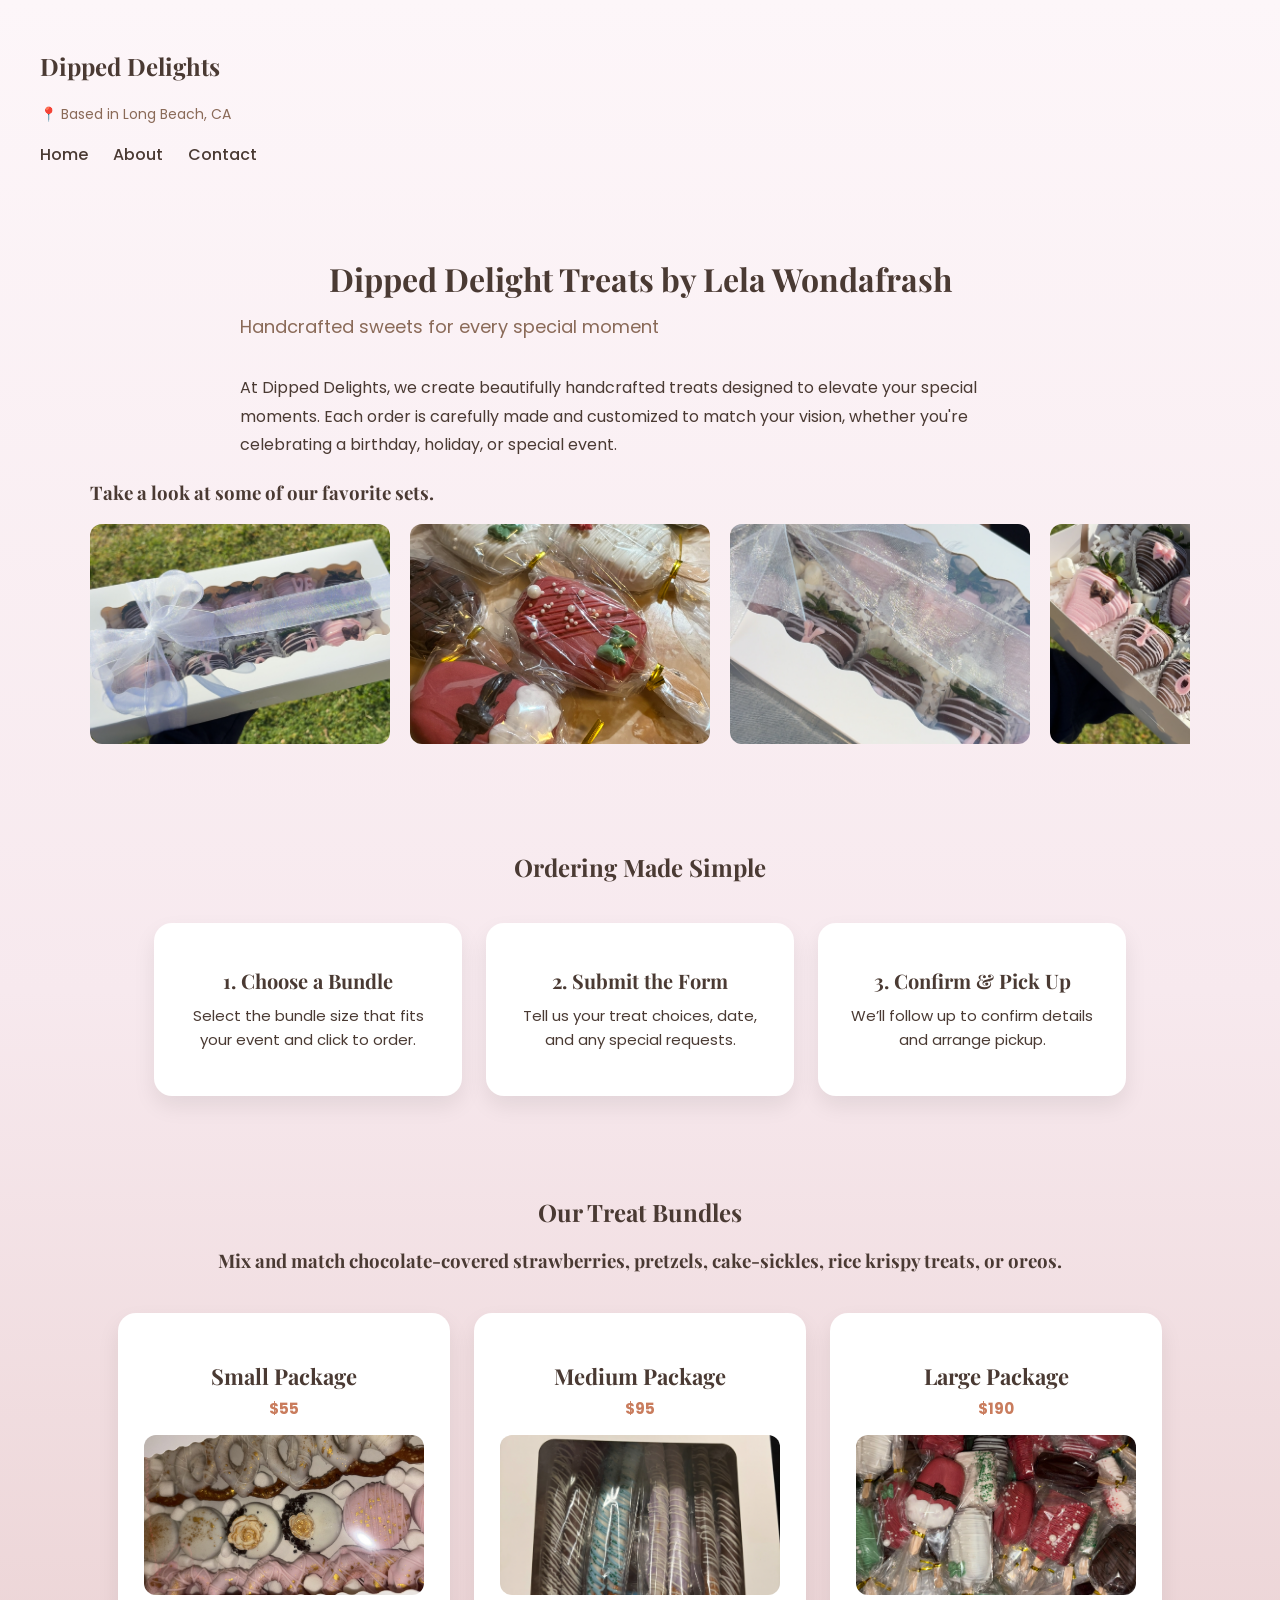
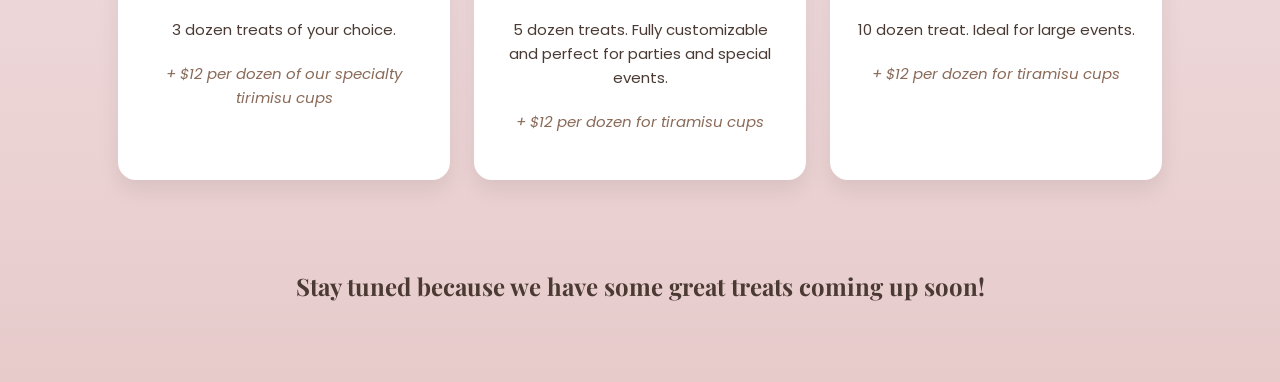
==== commit cb26c55e: "update" ====
--- a/index.html
+++ b/index.html
@@ -7,105 +7,107 @@
     <link href="https://fonts.googleapis.com/css2?family=Playfair+Display:wght@500;700&family=Poppins:wght@300;400;500&display=swap" rel="stylesheet">
 </head>
 
-<body>  <!-- Header / Top section of the page -->
+<body> 
     <header>
-        <address>
-            <h2>Dipped Delights</h2>
-            <p class="location">📍 Based in Long Beach, CA</p>
-                <!-- Navigation menu (list of links) -->
+        <h2>Dipped Delights</h2>
+        <p class="location">📍 Based in Long Beach, CA</p>
+    
+        <nav>
             <ul>
                 <li><a href="index.html" target="_blank">Home</a></li>
                 <li><a href="about.html" target="_blank">About</a></li>
-                <!--
-                <li><a href="contact.html" target="_blank">Contacts</a></li>
-                -->
+                <li><a href="contact.html" target="_blank">Contact</a></li>
             </ul>
-        </address>
-
+        </nav>
     </header>
-    <main>
-        <h1>Dipped Delight Treats by Lela Wondafrash</h1>
-        <p class="tagline">Handcrafted sweets for every special moment</p>
-
-        <p>At Dipped Delights, we create beautifully handcrafted treats designed to elevate your special moments. Each order is carefully made and customized to match your vision, whether you're celebrating a birthday, holiday, or special event.
+
+
+<main>
+    <h1>Dipped Delight Treats by Lela Wondafrash</h1>
+    <p class="tagline">Handcrafted sweets for every special moment</p>
+
+    <p>At Dipped Delights, we create beautifully handcrafted treats designed to elevate your special moments. Each order is carefully made and customized to match your vision, whether you're celebrating a birthday, holiday, or special event.
         </p>
 
-        <h3>Take a look at some of our favorite sets. </h3>
-
-        <div class="carousel-container">
-            <div class="carousel-track">
-
-                <div class="photo-frame">
+    <h3>Take a look at some of our favorite sets. </h3>
+
+    <!-- carousel -->
+
+    <div class="carousel-container">
+        <div class="carousel-track">
+            <div class="photo-frame">
+                <img src="images/Valentine_closed.JPG" alt="Holiday cakesicle set">
+            </div>
+
+            <div class="photo-frame">
+                <img src="images/Side_holiday_set.PNG" alt="Holiday cakesicle set">
+            </div>
+
+            <div class="photo-frame">
+                <img src="images/Valentine_delivery.JPG" alt="Holiday cakesicle set">
+            </div>
+
+            <div class="photo-frame">
+                <img src="images/Valentine_ily_bow.JPG" alt="Holiday cakesickle set">
+            </div>
+
+            <div class="photo-frame">
+                <img src="images/pink_white_gold_open_box_verticle.jpeg" alt="Holiday cakesickle set">
+            </div>
+
+            <div class="photo-frame">
+                <img src="images/Valentine_w_splatter.JPG" alt="Holiday cakesicle set">
+            </div>
+
+            <div class="photo-frame">
+                <img src="images/holiday_scattered.PNG" alt="Holiday cakesickle set">
+            </div>
+
+            <div class="photo-frame">
+                <img src="images/Valentine_open_bow.JPG" alt="Holiday cakesicle set">
+            </div>
+
+            <div class="photo-frame">
+                <img src="images/white_drizzle_green_bow.PNG" alt="Holiday cakesickle set">
+            </div>
+
+            <div class="photo-frame">
                     <img src="images/Valentine_closed.JPG" alt="Holiday cakesicle set">
-                </div>
-                    <div class="photo-frame">
-                    <img src="images/Side_holiday_set.PNG" alt="Holiday cakesicle set">
-                </div>
-
-                <div class="photo-frame">
-                    <img src="images/Valentine_delivery.JPG" alt="Holiday cakesicle set">
-                </div>
-
-                <div class="photo-frame">
-                    <img src="images/Valentine_ily_bow.JPG" alt="Holiday cakesickle set">
-                </div>
-
-                <div class="photo-frame">
-                    <img src="images/pink_white_gold_open_box_verticle.jpeg" alt="Holiday cakesickle set">
-                </div>
-
-                <div class="photo-frame">
-                    <img src="images/Valentine_w_splatter.JPG" alt="Holiday cakesicle set">
-                </div>
-
-                <div class="photo-frame">
-                    <img src="images/holiday_scattered.PNG" alt="Holiday cakesickle set">
-                </div>
-
-                <div class="photo-frame">
-                    <img src="images/Valentine_open_bow.JPG" alt="Holiday cakesicle set">
-                </div>
-
-                <div class="photo-frame">
-                    <img src="images/white_drizzle_green_bow.PNG" alt="Holiday cakesickle set">
-                </div>
-
-                <div class="photo-frame">
-                    <img src="images/Valentine_closed.JPG" alt="Holiday cakesicle set">
-                </div>
-                    <div class="photo-frame">
-                    <img src="images/Side_holiday_set.PNG" alt="Holiday cakesicle set">
-                </div>
-
-                <div class="photo-frame">
-                    <img src="images/Valentine_delivery.JPG" alt="Holiday cakesicle set">
-                </div>
-
-                <div class="photo-frame">
-                    <img src="images/Valentine_ily_bow.JPG" alt="Holiday cakesickle set">
-                </div>
-
-                <div class="photo-frame">
-                    <img src="images/pink_white_gold_open_box_verticle.jpeg" alt="Holiday cakesickle set">
-                </div>
-
-                <div class="photo-frame">
-                    <img src="images/Valentine_w_splatter.JPG" alt="Holiday cakesicle set">
-                </div>
-
-                <div class="photo-frame">
-                    <img src="images/holiday_scattered.PNG" alt="Holiday cakesickle set">
-                </div>
-
-                <div class="photo-frame">
-                    <img src="images/Valentine_open_bow.JPG" alt="Holiday cakesicle set">
-                </div>
-
-                <div class="photo-frame">
-                    <img src="images/white_drizzle_green_bow.PNG" alt="Holiday cakesickle set">
-                </div>
-            </div>          
-        </div>
+            </div>
+
+            <div class="photo-frame">
+                <img src="images/Side_holiday_set.PNG" alt="Holiday cakesicle set">
+            </div>
+
+            <div class="photo-frame">
+                <img src="images/Valentine_delivery.JPG" alt="Holiday cakesicle set">
+             </div>
+
+            <div class="photo-frame">
+                <img src="images/Valentine_ily_bow.JPG" alt="Holiday cakesickle set">
+            </div>
+
+            <div class="photo-frame">
+                <img src="images/pink_white_gold_open_box_verticle.jpeg" alt="Holiday cakesickle set">
+            </div>
+
+            <div class="photo-frame">
+                <img src="images/Valentine_w_splatter.JPG" alt="Holiday cakesicle set">
+            </div>
+
+            <div class="photo-frame">
+                <img src="images/holiday_scattered.PNG" alt="Holiday cakesickle set">
+            </div>
+
+            <div class="photo-frame">
+                 <img src="images/Valentine_open_bow.JPG" alt="Holiday cakesicle set">
+            </div>
+
+            <div class="photo-frame">
+                <img src="images/white_drizzle_green_bow.PNG" alt="Holiday cakesickle set">
+            </div>
+        </div>          
+    </div>
 
         
         <section id="how-it-works">
@@ -129,22 +131,9 @@
             </div>
         </section>
 
-     <!--   <section id="Place an order">
-            <div>
-
-            </div>
-
-
-                REDO THIS PART ... FROM ABOVE, WORD IT DIFFERENTLY 
-
-
-        </section>     --> 
-
-
         <section id="bundles">                              <!-- treat bundle cards-->
             <h2>Our Treat Bundles</h2>
-            <h3>Mix and match chocolate-covered strawberries,
-                        pretzels, cake-sickles, rice krispy treats, or oreos.</h3>
+            <h3>Mix and match chocolate-covered strawberries, pretzels, cake-sickles, rice krispy treats, or oreos.</h3>
   
             <div class="bundle-row">  
 
@@ -179,7 +168,7 @@
                     <div class="bundle-card">                 <!-- large package-->
                         <h3>Large Package</h3>
                         <p class="price">$190</p>
-                        <img src="images/placeholder.png" alt="Medium package">
+                        <img src="images/holiday_scattered.PNG" alt="Medium package">
                         <p>
                             10 dozen treat. Ideal for large events.
                         </p>
@@ -191,7 +180,7 @@
 
         <section id="Coming_soon">
             <div>
-                <h2>More Coming soon!</h2>
+                <h2>Stay tuned because we have some great treats coming up soon!</h2>
             </div>
 
 
--- a/css/style_nuetral_about.css
+++ b/css/style_nuetral_about.css
@@ -1,12 +1,9 @@
 
 body {
-  background-color: #fdf6f9;  /*#FFF4E8*/
+  background: linear-gradient(180deg, #fdf6f9, #f7e9ee, #e7cbcb); /*#f7e9ee*/
   font-family: 'Poppins', sans-serif;
-  color: #4a3a33; /*#6B4E3D;*/
-}
-
-h1, h2, h3 {
-  font-family: 'Playfair Display', serif;
+  color: #4a3a33;
+  margin: 0;
 }
 
 main {
@@ -15,76 +12,99 @@
   padding: 20px;
 }
 
+section {
+  margin-bottom: 80px;
+}
+
+h1, h2, h3 {
+  font-family: 'Playfair Display', serif;
+}
+
 h1 {
   margin-top: 40px;
 }
 
 p {
-  line-height: 1.7;
+  line-height: 1.8;
   font-size: 16px;
+  max-width: 800px;
+  margin: 0 auto 20px;
+}
+
+h1 {
+  margin-top: 40px;
+  text-align: center;
 }
 
 .tagline {
-  text-align: center;
+  text-align: left;
   font-size: 18px;
   margin-top: -10px;
   margin-bottom: 30px;
   color: #8a6a58;
 }
-
+/*------------------------------------------*/
+
+header {
+  text-align: left;
+  padding: 30px 40px;
+}
+
+.location {
+  font-size: 14px;
+  color: #8a6a58;
+  margin: 5px 0 15px;
+}
+
+nav ul {
+  list-style: none;
+  display: flex;
+  gap: 25px;
+  padding: 0;
+  margin: 0;
+}
+
+nav a {
+  text-decoration: none;
+  color: #4a3a33;
+  font-weight: 500;
+}
+
+nav a:hover {
+  color: #C97C5D;
+}
+
+/*----------------------------------------*/
+
+/*image of me :)*/
 .about-img {
   width: 300px;
-  border-radius: 400%;
+  border-radius: 50%;
   display: block;
   margin: 20px auto;
-}
-
-/*.img-zoom-eighty{
-  transform: scale(0.8);
-}
-*/
+  object-fit: cover;
+}
+
+/* -------- CAROUSEL ------- */
 
 .carousel-container {
-    overflow: hidden;     
-    width: 100%;
+  overflow: hidden;
+  width: 100%;
 }
 
 .carousel-track {
-    display: flex;          
-    gap: 20px;             
-    flex-wrap: nowrap;     
+  display: flex;
+  gap: 20px;
+  flex-wrap: nowrap;
 }
 
 .photo-frame img {
-    width: 300px;          
-    height: 220px;          
-    object-fit: cover;      
-    border-radius: 12px;
-}
-/*
-.carousel-container::before,
-.carousel-container::after {
-    content: "";
-    position: absolute;
-    top: 0;
-    width: 80px;
-    height: 100%;
-    z-index: 2;
-    pointer-events: none;
-}
-
-.carousel-container::before {
-    left: 0;
-    background: linear-gradient(to right, white, transparent);
-}
-
-.carousel-container::after {
-    right: 0;
-    background: linear-gradient(to left, white, transparent);
-}
-    */
-
-/* Bundle Cards*/
+  width: 300px;
+  height: 220px;
+  object-fit: cover;
+  border-radius: 12px;
+}
+/*------------------ Bundle Cards--------*/
 
 #bundles {
   text-align: center;
@@ -186,4 +206,36 @@
   line-height: 1.6;
 }
 
-
+#coming_soon {
+  text-align: center;}
+
+section {
+  margin-bottom: 60px;
+  text-align: center;
+}
+
+nav2 ul {
+  list-style: none;
+  gap: 25px;
+  padding: 0;
+  margin: 0;
+}
+
+nav2 a {
+  text-decoration: none;
+  color: #4a3a33;
+  font-weight: 500;
+
+}
+
+nav2 a:hover {
+  color: #C97C5D;
+}
+
+
+#policies p, 
+#events p, 
+#closing p {
+  max-width: 700px;
+  margin: 10px auto;
+}
